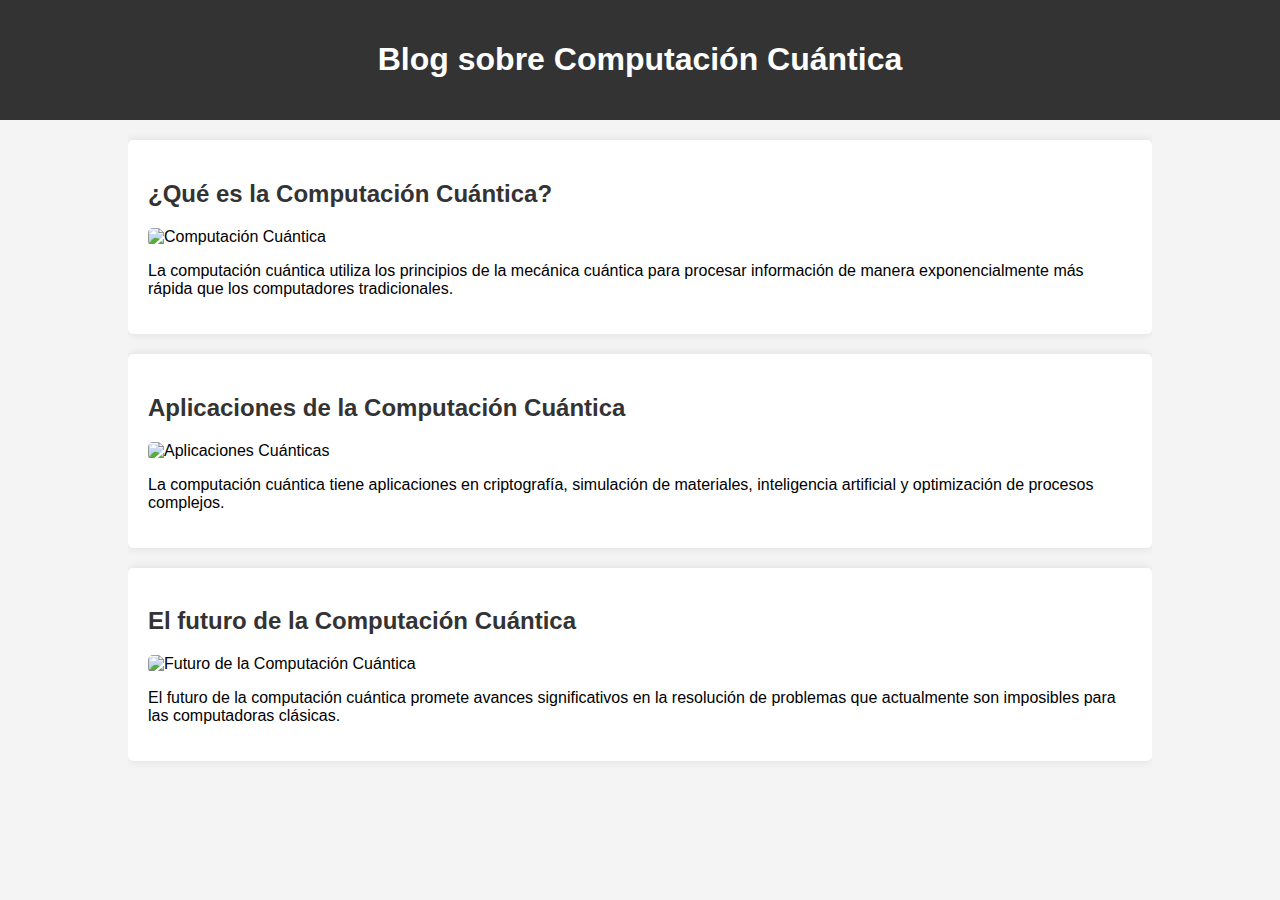
==== index.html @ 7c73df36 "Add files via upload" ====
<!DOCTYPE html>
<html lang="es">
<head>
    <meta charset="UTF-8">
    <meta name="viewport" content="width=device-width, initial-scale=1.0">
    <title>Blog sobre Computación Cuántica</title>
    <link rel="stylesheet" href="styles.css">
</head>
<body>
    <header>
        <h1>Blog sobre Computación Cuántica</h1>
    </header>
    <div class="container">
        <div class="post">
            <h2><a href="post.html">¿Qué es la Computación Cuántica?</a></h2>
            <img src="images/cuántica1.jpg" alt="Computación Cuántica">
            <p>La computación cuántica utiliza los principios de la mecánica cuántica para procesar información de manera exponencialmente más rápida que los computadores tradicionales.</p>
        </div>
        <div class="post">
            <h2>Aplicaciones de la Computación Cuántica</h2>
            <img src="images/cuántica2.jpg" alt="Aplicaciones Cuánticas">
            <p>La computación cuántica tiene aplicaciones en criptografía, simulación de materiales, inteligencia artificial y optimización de procesos complejos.</p>
        </div>
        <div class="post">
            <h2>El futuro de la Computación Cuántica</h2>
            <img src="images/cuántica3.jpg" alt="Futuro de la Computación Cuántica">
            <p>El futuro de la computación cuántica promete avances significativos en la resolución de problemas que actualmente son imposibles para las computadoras clásicas.</p>
        </div>
    </div>
</body>
</html>
---- styles.css ----
body {
    font-family: Arial, sans-serif;
    margin: 0;
    padding: 0;
    background-color: #f4f4f4;
}

header {
    background: #333;
    color: white;
    padding: 20px;
    text-align: center;
}

.container {
    width: 80%;
    margin: auto;
    overflow: hidden;
}

.post {
    background: white;
    padding: 20px;
    margin: 20px 0;
    border-radius: 5px;
    box-shadow: 0 0 10px rgba(0, 0, 0, 0.1);
}

.post img {
    width: 100%;
    height: auto;
    border-radius: 5px;
}

.post h2 {
    color: #333;
}

.post h2 a {
    text-decoration: none;
    color: #333;
}

.post h2 a:hover {
    color: #007bff;
}
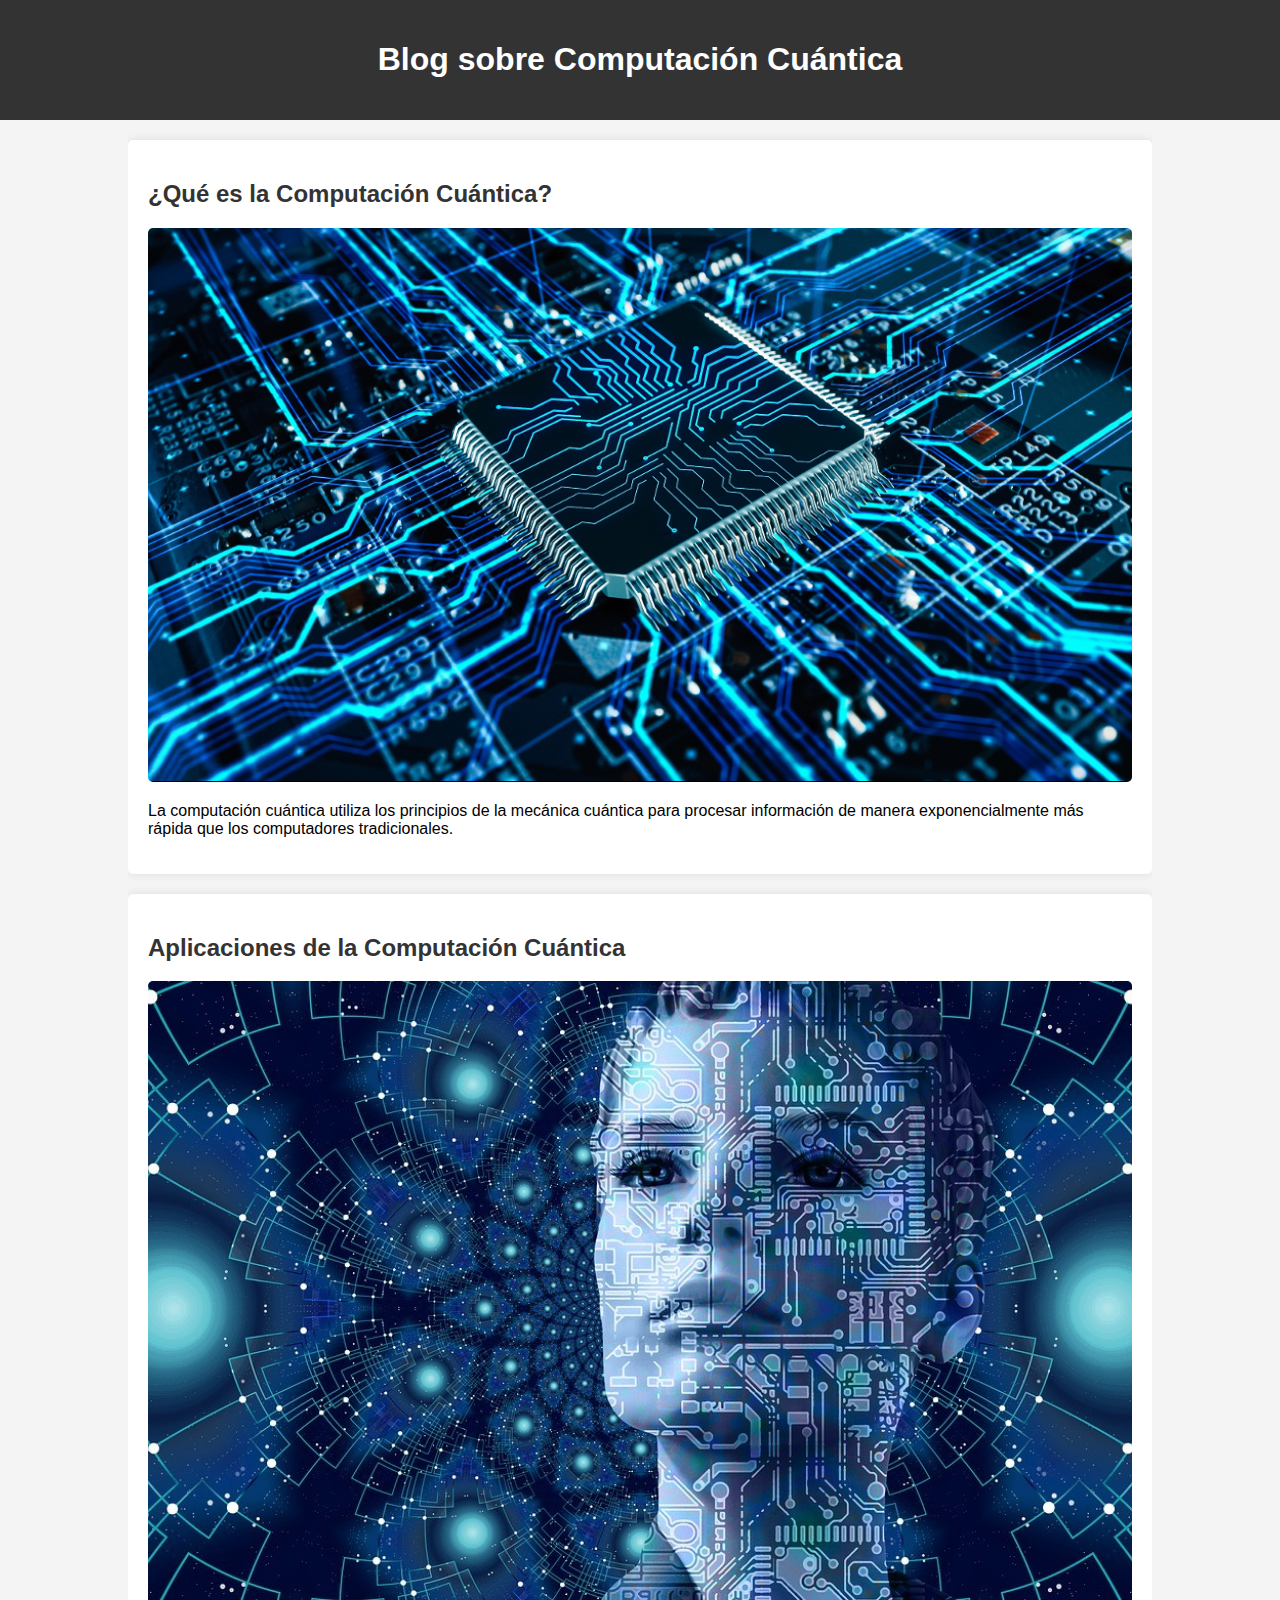
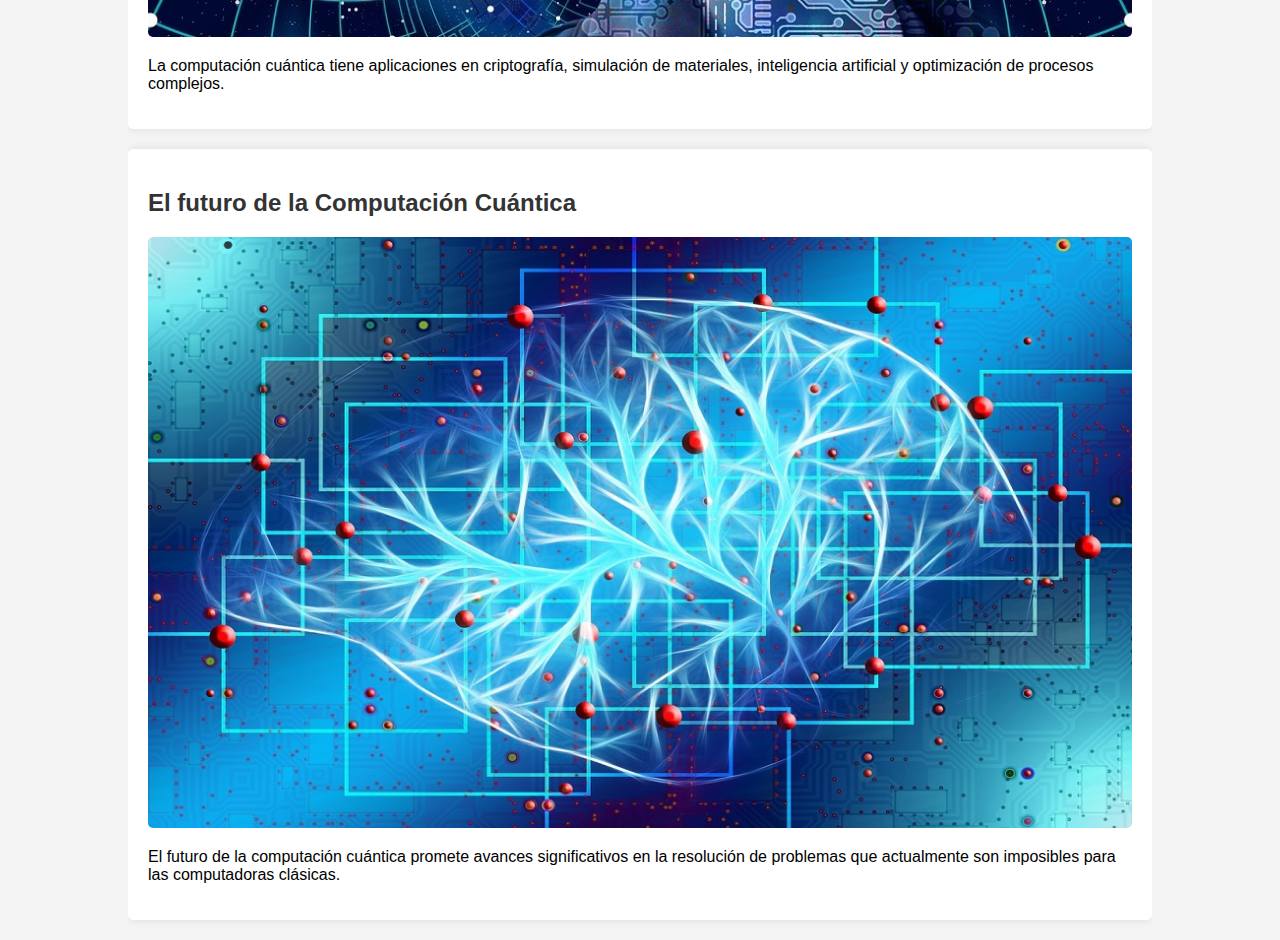
==== commit cf4a7364: "Update index.html" ====
--- a/index.html
+++ b/index.html
@@ -13,17 +13,17 @@
     <div class="container">
         <div class="post">
             <h2><a href="post.html">¿Qué es la Computación Cuántica?</a></h2>
-            <img src="images/cuántica1.jpg" alt="Computación Cuántica">
+            <img src="cuántica1.jpg" alt="Computación Cuántica">
             <p>La computación cuántica utiliza los principios de la mecánica cuántica para procesar información de manera exponencialmente más rápida que los computadores tradicionales.</p>
         </div>
         <div class="post">
             <h2>Aplicaciones de la Computación Cuántica</h2>
-            <img src="images/cuántica2.jpg" alt="Aplicaciones Cuánticas">
+            <img src="cuántica2.jpg" alt="Aplicaciones Cuánticas">
             <p>La computación cuántica tiene aplicaciones en criptografía, simulación de materiales, inteligencia artificial y optimización de procesos complejos.</p>
         </div>
         <div class="post">
             <h2>El futuro de la Computación Cuántica</h2>
-            <img src="images/cuántica3.jpg" alt="Futuro de la Computación Cuántica">
+            <img src="cuántica3.jpg" alt="Futuro de la Computación Cuántica">
             <p>El futuro de la computación cuántica promete avances significativos en la resolución de problemas que actualmente son imposibles para las computadoras clásicas.</p>
         </div>
     </div>
